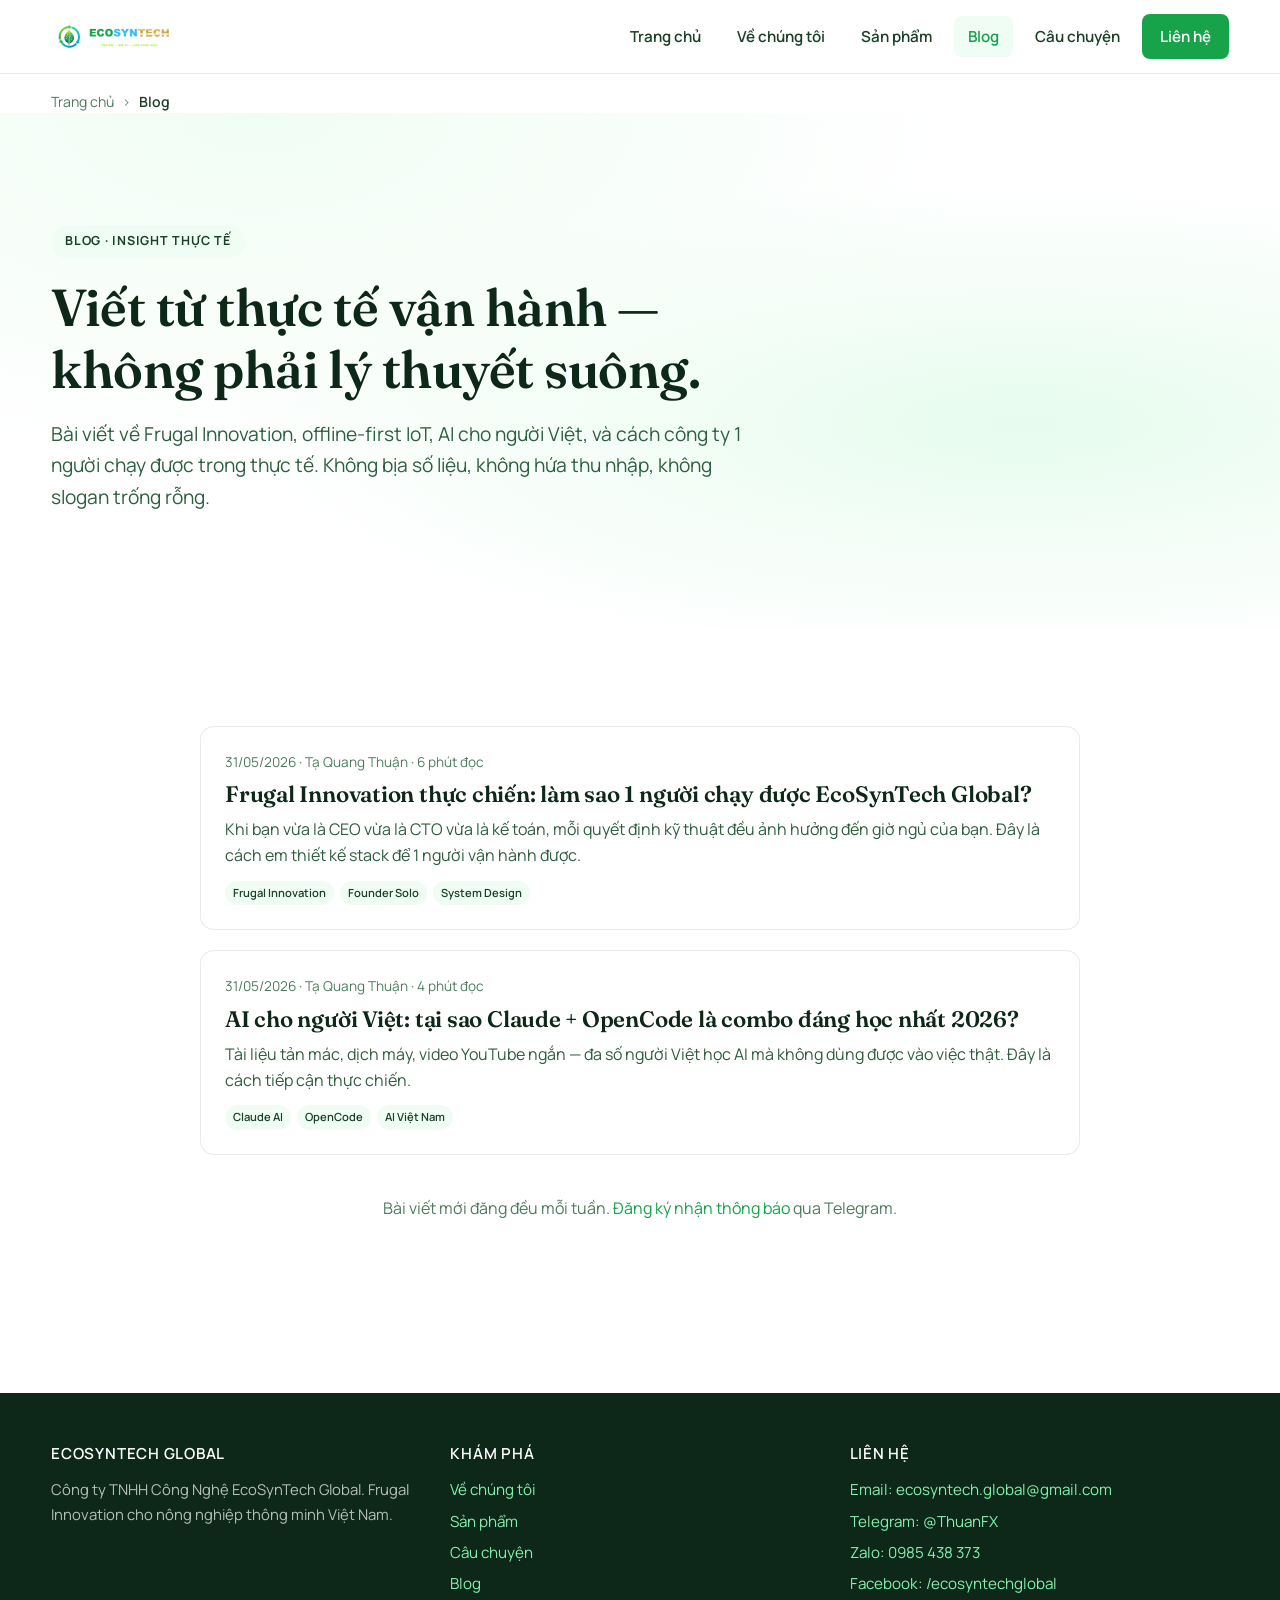
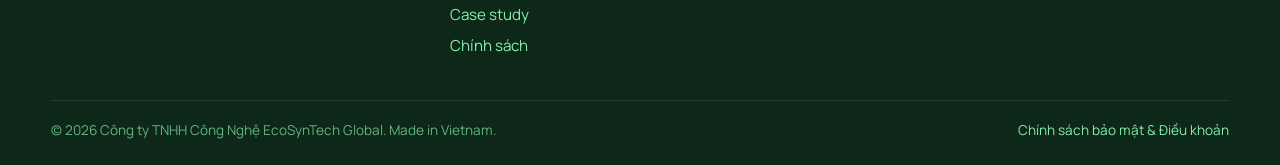
==== blog/index.html @ 35c0b78d "feat(blog): seed 2 posts - Frugal Innovation + AI cho nguoi Viet Blog index + 2 bai dau: 'Frugal Inn" ====
<!doctype html>
<html lang="vi">
<head>
<meta charset="utf-8" />
<meta name="viewport" content="width=device-width, initial-scale=1, viewport-fit=cover" />
<meta name="theme-color" content="#16a34a" />
<title>Blog EcoSynTech Global — Insight founder solo · IoT · AI thực chiến</title>
<meta name="description" content="Blog EcoSynTech Global: insight thực tế về Frugal Innovation, offline-first IoT nông nghiệp, AI cho người Việt, vận hành công ty 1 người. Bài viết từ Tạ Quang Thuận." />
<meta name="keywords" content="blog EcoSynTech, Frugal Innovation Việt Nam, founder solo blog, IoT nông nghiệp insight, AI thực chiến, Tạ Quang Thuận blog" />
<meta name="author" content="Tạ Quang Thuận" />
<meta name="robots" content="index, follow, max-image-preview:large" />
<link rel="canonical" href="https://ecosyntechglobal.com/blog/" />
<link rel="icon" type="image/png" href="/assets/logo/favicon-512.png" />
<link rel="apple-touch-icon" href="/assets/logo/app-icon-512.png" />

<meta property="og:type" content="website" />
<meta property="og:site_name" content="EcoSynTech Global" />
<meta property="og:locale" content="vi_VN" />
<meta property="og:url" content="https://ecosyntechglobal.com/blog/" />
<meta property="og:title" content="Blog EcoSynTech Global" />
<meta property="og:description" content="Insight thực tế về Frugal Innovation, offline-first IoT, AI cho người Việt." />
<meta property="og:image" content="https://ecosyntechglobal.com/assets/og/og-cover.png" />
<meta property="og:image:width" content="1640" />
<meta property="og:image:height" content="856" />
<meta name="twitter:card" content="summary_large_image" />
<meta name="twitter:image" content="https://ecosyntechglobal.com/assets/og/og-cover.png" />

<link rel="preconnect" href="https://fonts.googleapis.com" />
<link rel="preconnect" href="https://fonts.gstatic.com" crossorigin />
<link href="https://fonts.googleapis.com/css2?family=Fraunces:opsz,wght@9..144,400;9..144,600;9..144,700&family=Manrope:wght@400;500;600;700;800&display=swap" rel="stylesheet" />
<link rel="stylesheet" href="/styles.css" />

<script type="application/ld+json">
{
  "@context": "https://schema.org",
  "@type": "Blog",
  "name": "EcoSynTech Global Blog",
  "url": "https://ecosyntechglobal.com/blog/",
  "inLanguage": "vi-VN",
  "publisher": { "@type": "Organization", "name": "Công ty TNHH Công Nghệ EcoSynTech Global", "url": "https://ecosyntechglobal.com/" },
  "author": { "@type": "Person", "name": "Tạ Quang Thuận" }
}
</script>
</head>
<body>

<a class="skip-link" href="#main">Bỏ qua đến nội dung chính</a>

<header class="topbar" role="banner">
  <div class="wrap">
    <a class="brand" href="/" aria-label="EcoSynTech Global - Trang chủ"><img src="/assets/logo/logo-horizontal-color.png" alt="EcoSynTech Global logo" width="160" height="38" /></a>
    <nav class="main" role="navigation" aria-label="Điều hướng chính">
      <a href="/">Trang chủ</a>
      <a href="/about.html">Về chúng tôi</a>
      <a href="/products.html">Sản phẩm</a>
      <a href="/blog/" aria-current="page">Blog</a>
      <a href="/story.html">Câu chuyện</a>
      <a href="/contact.html" class="cta">Liên hệ</a>
    </nav>
  </div>
</header>

<div class="wrap">
  <nav class="breadcrumb" aria-label="Đường dẫn điều hướng">
    <a href="/">Trang chủ</a><span class="sep" aria-hidden="true">›</span><span aria-current="page">Blog</span>
  </nav>
</div>

<main id="main">

<section class="hero">
  <div class="wrap">
    <span class="eyebrow">Blog · Insight thực tế</span>
    <h1>Viết từ thực tế vận hành — không phải lý thuyết suông.</h1>
    <p class="lead">Bài viết về Frugal Innovation, offline-first IoT, AI cho người Việt, và cách công ty 1 người chạy được trong thực tế. Không bịa số liệu, không hứa thu nhập, không slogan trống rỗng.</p>
  </div>
</section>

<section class="section">
  <div class="wrap" style="max-width:880px;margin:0 auto;">
    <div class="post-list">

      <a class="post-card" href="/blog/frugal-innovation-1-nguoi-van-hanh.html">
        <div class="meta">31/05/2026 · Tạ Quang Thuận · 6 phút đọc</div>
        <h3>Frugal Innovation thực chiến: làm sao 1 người chạy được EcoSynTech Global?</h3>
        <p>Khi bạn vừa là CEO vừa là CTO vừa là kế toán, mỗi quyết định kỹ thuật đều ảnh hưởng đến giờ ngủ của bạn. Đây là cách em thiết kế stack để 1 người vận hành được.</p>
        <div class="post-tags"><span>Frugal Innovation</span><span>Founder Solo</span><span>System Design</span></div>
      </a>

      <a class="post-card" href="/blog/ai-cho-nguoi-viet-claude-opencode.html">
        <div class="meta">31/05/2026 · Tạ Quang Thuận · 4 phút đọc</div>
        <h3>AI cho người Việt: tại sao Claude + OpenCode là combo đáng học nhất 2026?</h3>
        <p>Tài liệu tản mác, dịch máy, video YouTube ngắn — đa số người Việt học AI mà không dùng được vào việc thật. Đây là cách tiếp cận thực chiến.</p>
        <div class="post-tags"><span>Claude AI</span><span>OpenCode</span><span>AI Việt Nam</span></div>
      </a>

    </div>

    <p class="muted mt-lg center">Bài viết mới đăng đều mỗi tuần. <a href="/contact.html">Đăng ký nhận thông báo</a> qua Telegram.</p>
  </div>
</section>

</main>

<footer class="site" role="contentinfo">
  <div class="wrap">
    <div class="grid grid-3">
      <div class="col"><h4>EcoSynTech Global</h4><p style="color:rgba(255,255,255,0.7);font-size:0.93rem;">Công ty TNHH Công Nghệ EcoSynTech Global. Frugal Innovation cho nông nghiệp thông minh Việt Nam.</p></div>
      <div class="col"><h4>Khám phá</h4><ul><li><a href="/about.html">Về chúng tôi</a></li><li><a href="/products.html">Sản phẩm</a></li><li><a href="/story.html">Câu chuyện</a></li><li><a href="/blog/">Blog</a></li><li><a href="/case-study/">Case study</a></li><li><a href="/policies.html">Chính sách</a></li></ul></div>
      <div class="col"><h4>Liên hệ</h4><ul><li>Email: <a href="mailto:ecosyntech.global@gmail.com">ecosyntech.global@gmail.com</a></li><li>Telegram: <a href="https://t.me/ThuanFX">@ThuanFX</a></li><li>Zalo: <a href="https://zalo.me/0985438373">0985 438 373</a></li><li>Facebook: <a href="https://www.facebook.com/ecosyntechglobal">/ecosyntechglobal</a></li></ul></div>
    </div>
    <div class="bottom"><span>© 2026 Công ty TNHH Công Nghệ EcoSynTech Global. Made in Vietnam.</span><span><a href="/policies.html">Chính sách bảo mật & Điều khoản</a></span></div>
  </div>
</footer>

</body>
</html>
---- styles.css ----
/* =========================================================================
   EcoSynTech Global — Website styles.css v1.1 (polish 2026-05-31)
   Palette V7.1 fresh green | Brand voice: Authentic · Bold · Clear · Direct
   A11y: WCAG 2.1 AA | Perf: critical path < 12KB CSS
   ========================================================================= */

:root {
  --eco-dark: #1a4028; --eco-primary: #16a34a; --eco-secondary: #22c55e;
  --eco-accent: #4ade80; --eco-soft: #86efac; --eco-tint: #f0fdf4;
  --eco-bg: #ffffff; --eco-bg-alt: #f6fbf7; --eco-bg-dark: #0d2818;
  --eco-card: #ffffff; --eco-card-dark: #15402a;
  --ink-900: #0d2818; --ink-800: #1a4028; --ink-700: #2d5e3e;
  --ink-600: #4d7c5e; --ink-500: #6b8e7a;
  --warn: #f59e0b; --danger: #dc2626; --info: #0ea5e9;
  --border: rgba(26, 64, 40, 0.10); --border-strong: rgba(26, 64, 40, 0.22);
  --shadow-sm: 0 2px 8px rgba(13, 40, 24, 0.06);
  --shadow-md: 0 8px 24px rgba(13, 40, 24, 0.10);
  --shadow-lg: 0 16px 48px rgba(13, 40, 24, 0.14);
  --radius-sm: 8px; --radius: 14px; --radius-lg: 22px;
  --container: min(1180px, 92%);
  --gap-sm: 12px; --gap: 20px; --gap-lg: 40px;
  --font-sans: "Manrope", -apple-system, BlinkMacSystemFont, "Segoe UI", Roboto, sans-serif;
  --font-serif: "Fraunces", Georgia, "Times New Roman", serif;
  --font-mono: "JetBrains Mono", ui-monospace, SFMono-Regular, Consolas, monospace;
  --focus-ring: 3px solid #16a34a;
  --focus-offset: 2px;
}

* { box-sizing: border-box; margin: 0; padding: 0; }
html { scroll-behavior: smooth; -webkit-text-size-adjust: 100%; }
body { font-family: var(--font-sans); font-size: 16px; line-height: 1.65;
  color: var(--ink-800); background: var(--eco-bg);
  -webkit-font-smoothing: antialiased; -moz-osx-font-smoothing: grayscale; }
img, svg { max-width: 100%; display: block; }
a { color: var(--eco-primary); text-decoration: none; }
a:hover { color: var(--eco-dark); text-decoration: underline; }

/* A11y: focus visible cho keyboard nav */
*:focus-visible { outline: var(--focus-ring); outline-offset: var(--focus-offset); border-radius: 4px; }
a:focus-visible, button:focus-visible, input:focus-visible, textarea:focus-visible,
[tabindex]:focus-visible { outline: var(--focus-ring); outline-offset: var(--focus-offset); }

/* Skip-to-content link cho screen reader + keyboard user */
.skip-link { position: absolute; left: -9999px; top: 0; z-index: 100;
  background: var(--eco-primary); color: #fff; padding: 12px 18px;
  font-weight: 700; border-radius: 0 0 var(--radius-sm) 0; text-decoration: none; }
.skip-link:focus { left: 0; }

/* Screen-reader only */
.sr-only { position: absolute; width: 1px; height: 1px; padding: 0; margin: -1px;
  overflow: hidden; clip: rect(0, 0, 0, 0); white-space: nowrap; border: 0; }

h1, h2, h3, h4 { font-family: var(--font-serif); color: var(--ink-900);
  line-height: 1.2; font-weight: 600; letter-spacing: -0.01em; }
h1 { font-size: clamp(2rem, 5vw, 3.25rem); }
h2 { font-size: clamp(1.5rem, 3.5vw, 2.25rem); margin-bottom: 0.5em; }
h3 { font-size: clamp(1.15rem, 2.2vw, 1.4rem); margin-bottom: 0.4em; }
h4 { font-size: 1.05rem; margin-bottom: 0.3em; }
p { margin-bottom: 1em; }
.muted { color: var(--ink-600); }
.tiny { font-size: 0.85rem; color: var(--ink-600); }

.wrap { width: var(--container); margin: 0 auto; }
.section { padding: clamp(56px, 8vw, 96px) 0; }
.section-tight { padding: clamp(32px, 5vw, 56px) 0; }
.section-alt { background: var(--eco-bg-alt); }
.section-dark { background: linear-gradient(180deg, var(--eco-dark) 0%, var(--eco-bg-dark) 100%); color: var(--eco-tint); }
.section-dark h1, .section-dark h2, .section-dark h3 { color: #ffffff; }
.section-dark .muted { color: var(--eco-soft); }

.grid { display: grid; gap: var(--gap); }
.grid-2 { grid-template-columns: repeat(2, 1fr); }
.grid-3 { grid-template-columns: repeat(3, 1fr); }
@media (max-width: 880px) { .grid-2, .grid-3 { grid-template-columns: 1fr; } }

.topbar { position: sticky; top: 0; z-index: 50;
  background: rgba(255, 255, 255, 0.94);
  backdrop-filter: saturate(160%) blur(8px);
  border-bottom: 1px solid var(--border); }
.topbar .wrap { display: flex; align-items: center; justify-content: space-between;
  padding: 14px 0; gap: 16px; }
.brand { display: inline-flex; align-items: center; gap: 10px;
  font-weight: 800; color: var(--ink-900); font-size: 1.05rem; }
.brand img { height: 38px; width: auto; }
.brand small { display: block; font-size: 0.72rem; font-weight: 500; color: var(--ink-600); margin-top: 1px; }
nav.main { display: flex; align-items: center; gap: 8px; flex-wrap: wrap; }
nav.main a { color: var(--ink-800); padding: 8px 14px; border-radius: var(--radius-sm);
  font-weight: 600; font-size: 0.95rem; transition: background .15s; }
nav.main a:hover { background: var(--eco-tint); color: var(--eco-primary); text-decoration: none; }
nav.main a[aria-current="page"] { background: var(--eco-tint); color: var(--eco-primary); }
nav.main a.cta { background: var(--eco-primary); color: #fff; padding: 10px 18px; }
nav.main a.cta:hover { background: var(--eco-dark); color: #fff; }

.btn { display: inline-flex; align-items: center; justify-content: center; gap: 8px;
  padding: 12px 22px; border-radius: var(--radius-sm); font-weight: 700;
  font-family: var(--font-sans); font-size: 1rem; text-decoration: none;
  border: 2px solid transparent; cursor: pointer; transition: all .18s; }
.btn-primary { background: var(--eco-primary); color: #ffffff;
  box-shadow: 0 4px 14px rgba(22, 163, 74, 0.30); }
.btn-primary:hover { background: var(--eco-dark); color: #fff; text-decoration: none; transform: translateY(-1px); }
.btn-secondary { background: transparent; color: var(--eco-dark); border-color: var(--eco-dark); }
.btn-secondary:hover { background: var(--eco-dark); color: #fff; text-decoration: none; }
.btn-ghost { background: transparent; color: var(--eco-primary); padding: 10px 0; }
.btn-ghost:hover { color: var(--eco-dark); text-decoration: underline; }

.hero { padding: clamp(64px, 10vw, 112px) 0 clamp(56px, 8vw, 88px);
  background: radial-gradient(ellipse at 20% 0%, var(--eco-tint) 0%, transparent 50%),
    radial-gradient(ellipse at 80% 60%, rgba(134, 239, 172, 0.20) 0%, transparent 55%), var(--eco-bg); }
.hero .eyebrow { display: inline-block; padding: 6px 14px; border-radius: 999px;
  background: var(--eco-tint); color: var(--eco-dark);
  font-size: 0.78rem; font-weight: 700; letter-spacing: 0.06em; text-transform: uppercase; margin-bottom: 18px; }
.hero h1 { margin-bottom: 18px; max-width: 22ch; }
.hero .lead { font-size: clamp(1.05rem, 1.6vw, 1.2rem); color: var(--ink-700); max-width: 60ch; margin-bottom: 28px; }
.hero .cta-row { display: flex; gap: 12px; flex-wrap: wrap; margin-bottom: 28px; }
.hero .trust-row { display: flex; gap: 18px; flex-wrap: wrap; color: var(--ink-600); font-size: 0.92rem; }
.hero .trust-row span { display: inline-flex; align-items: center; gap: 6px; }
.hero .trust-row .dot { width: 8px; height: 8px; border-radius: 50%; background: var(--eco-primary); }

.card { background: var(--eco-card); border: 1px solid var(--border); border-radius: var(--radius);
  padding: 28px; box-shadow: var(--shadow-sm); transition: transform .2s, box-shadow .2s, border-color .2s; }
.card:hover { transform: translateY(-3px); box-shadow: var(--shadow-md); border-color: var(--border-strong); }
.card h3 { color: var(--ink-900); margin-bottom: 10px; }
.card .tag { display: inline-block; padding: 3px 10px; border-radius: 999px;
  background: var(--eco-tint); color: var(--eco-dark);
  font-size: 0.75rem; font-weight: 700; letter-spacing: 0.04em; margin-bottom: 14px; }
.card .price { font-weight: 800; color: var(--eco-primary); font-size: 1.1rem; margin-top: 12px; }
.card .actions { margin-top: 18px; display: flex; gap: 10px; flex-wrap: wrap; }

.feature-list { list-style: none; padding: 0; }
.feature-list li { padding: 10px 0 10px 28px; position: relative; border-bottom: 1px dashed var(--border); }
.feature-list li:last-child { border-bottom: 0; }
.feature-list li::before { content: "✓"; position: absolute; left: 0; top: 8px;
  width: 20px; height: 20px; border-radius: 50%;
  background: var(--eco-primary); color: #fff;
  font-size: 12px; font-weight: 700; text-align: center; line-height: 20px; }

.pillars { display: grid; grid-template-columns: repeat(auto-fit, minmax(220px, 1fr)); gap: var(--gap); margin-top: 24px; }
.pillar { padding: 22px; background: var(--eco-bg-alt); border-radius: var(--radius); border-left: 4px solid var(--eco-primary); }
.pillar .num { font-family: var(--font-serif); font-size: 1.4rem; color: var(--eco-primary); font-weight: 700; }
.pillar h4 { margin: 6px 0 6px; }
.pillar p { font-size: 0.95rem; color: var(--ink-700); margin: 0; }

footer.site { background: var(--eco-bg-dark); color: var(--eco-soft);
  padding: 52px 0 24px; margin-top: 60px; }
footer.site h4 { color: #fff; margin-bottom: 14px; font-family: var(--font-sans);
  font-size: 0.95rem; letter-spacing: 0.05em; text-transform: uppercase; }
footer.site a { color: var(--eco-soft); }
footer.site a:hover { color: var(--eco-accent); text-decoration: underline; }
footer.site .col ul { list-style: none; padding: 0; }
footer.site .col ul li { margin: 6px 0; font-size: 0.95rem; }
footer.site .bottom { border-top: 1px solid rgba(255, 255, 255, 0.10);
  margin-top: 36px; padding-top: 18px;
  display: flex; justify-content: space-between; flex-wrap: wrap; gap: 12px;
  font-size: 0.85rem; color: rgba(134, 239, 172, 0.7); }

.magazine { max-width: 740px; margin: 0 auto; }
.magazine p { font-size: 1.08rem; line-height: 1.75; color: var(--ink-800); }
.magazine blockquote { border-left: 4px solid var(--eco-primary);
  margin: 28px 0; padding: 8px 0 8px 22px;
  font-family: var(--font-serif); font-style: italic; color: var(--ink-700); font-size: 1.15rem; }

.contact-grid { display: grid; grid-template-columns: repeat(auto-fit, minmax(240px, 1fr)); gap: var(--gap); }
.contact-card { padding: 22px; background: var(--eco-bg-alt); border-radius: var(--radius); }
.contact-card h4 { color: var(--eco-dark); margin-bottom: 8px; }
.contact-card a { font-weight: 600; word-break: break-word; }

.long-text { max-width: 760px; margin: 0 auto; }
.long-text h2 { margin-top: 38px; padding-top: 12px; border-top: 1px solid var(--border); }
.long-text h2:first-child { margin-top: 0; padding-top: 0; border-top: 0; }
.long-text ul { padding-left: 22px; margin-bottom: 1em; }

/* Breadcrumb */
.breadcrumb { font-size: 0.88rem; color: var(--ink-600); padding: 16px 0 0; }
.breadcrumb a { color: var(--ink-600); }
.breadcrumb a:hover { color: var(--eco-primary); }
.breadcrumb span[aria-current="page"] { color: var(--ink-800); font-weight: 600; }
.breadcrumb .sep { margin: 0 8px; color: var(--ink-500); }

/* Blog */
.post-list { display: grid; gap: var(--gap); }
.post-card { display: block; padding: 24px; background: #fff; border: 1px solid var(--border);
  border-radius: var(--radius); transition: all .2s; text-decoration: none; color: inherit; }
.post-card:hover { border-color: var(--eco-primary); transform: translateY(-2px);
  box-shadow: var(--shadow-md); text-decoration: none; color: inherit; }
.post-card .meta { font-size: 0.85rem; color: var(--ink-600); margin-bottom: 8px; }
.post-card h3 { color: var(--ink-900); margin-bottom: 8px; }
.post-card p { color: var(--ink-700); margin-bottom: 0; }
.post-tags { display: inline-flex; gap: 6px; flex-wrap: wrap; margin-top: 12px; }
.post-tags span { font-size: 0.7rem; padding: 3px 8px; border-radius: 999px;
  background: var(--eco-tint); color: var(--eco-dark); font-weight: 600; }
article.post { max-width: 760px; margin: 0 auto; }
article.post h2 { margin-top: 1.6em; }
article.post p, article.post li { font-size: 1.05rem; line-height: 1.75; }
article.post ul, article.post ol { padding-left: 24px; margin-bottom: 1em; }

.utility-strip { background: var(--eco-tint); padding: 18px 0; font-size: 0.92rem; color: var(--eco-dark); }
.utility-strip strong { color: var(--ink-900); }

.center { text-align: center; }
.mt-0 { margin-top: 0; } .mb-0 { margin-bottom: 0; }
.mt-lg { margin-top: var(--gap-lg); }
hr.soft { border: 0; border-top: 1px dashed var(--border); margin: 36px 0; }

@media (max-width: 720px) {
  nav.main a { padding: 6px 10px; font-size: 0.9rem; }
  nav.main a.cta { padding: 8px 14px; }
  .brand small { display: none; }
  .hero { padding-top: 48px; padding-bottom: 48px; }
  footer.site .bottom { flex-direction: column; }
}

@media (prefers-reduced-motion: reduce) {
  *, *::before, *::after { transition: none !important; animation: none !important; }
  html { scroll-behavior: auto; }
}

@media print {
  .topbar, footer.site, .cta-row, nav.main { display: none; }
  a { color: #000; text-decoration: underline; }
  body { font-size: 12pt; line-height: 1.4; }
}
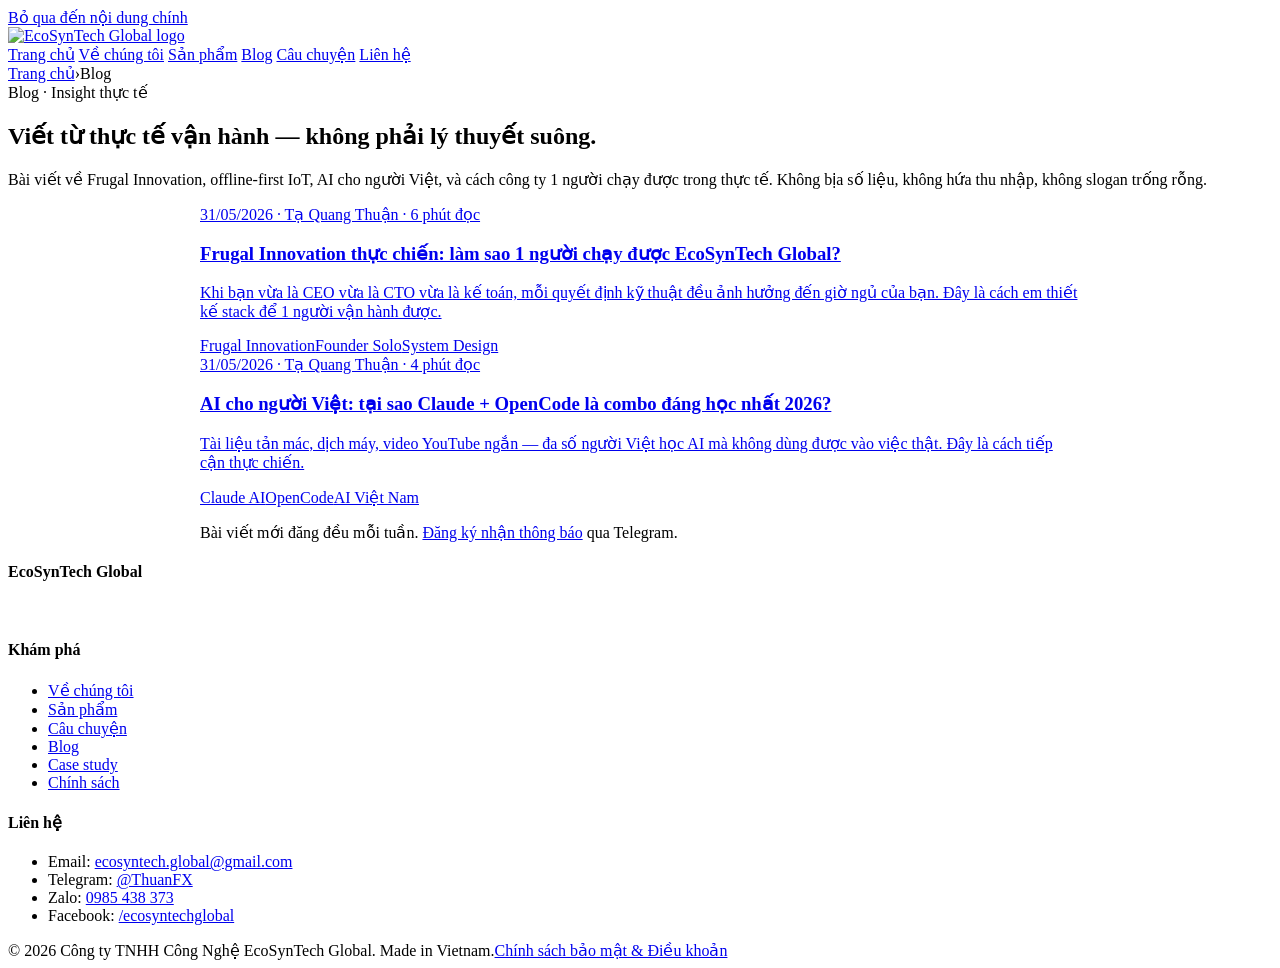
==== commit 208afaca: "Upgrade 2026-06-07: PWA + CSP + FAQ + OpenSource section + service worker + LLM-friendly" ====
--- a/blog/index.html
+++ b/blog/index.html
@@ -1,4 +1,4 @@
-<!doctype html>
+﻿<!doctype html>
 <html lang="vi">
 <head>
 <meta charset="utf-8" />
@@ -10,8 +10,8 @@
 <meta name="author" content="Tạ Quang Thuận" />
 <meta name="robots" content="index, follow, max-image-preview:large" />
 <link rel="canonical" href="https://ecosyntechglobal.com/blog/" />
-<link rel="icon" type="image/png" href="/assets/logo/favicon-512.png" />
-<link rel="apple-touch-icon" href="/assets/logo/app-icon-512.png" />
+<link rel="icon" type="image/png" href="/ecosyntech-website/assets/logo/favicon-512.png" />
+<link rel="apple-touch-icon" href="/ecosyntech-website/assets/logo/app-icon-512.png" />
 
 <meta property="og:type" content="website" />
 <meta property="og:site_name" content="EcoSynTech Global" />
@@ -28,7 +28,7 @@
 <link rel="preconnect" href="https://fonts.googleapis.com" />
 <link rel="preconnect" href="https://fonts.gstatic.com" crossorigin />
 <link href="https://fonts.googleapis.com/css2?family=Fraunces:opsz,wght@9..144,400;9..144,600;9..144,700&family=Manrope:wght@400;500;600;700;800&display=swap" rel="stylesheet" />
-<link rel="stylesheet" href="/styles.css" />
+<link rel="stylesheet" href="/ecosyntech-website/styles.css" />
 
 <script type="application/ld+json">
 {
@@ -48,21 +48,21 @@
 
 <header class="topbar" role="banner">
   <div class="wrap">
-    <a class="brand" href="/" aria-label="EcoSynTech Global - Trang chủ"><img src="/assets/logo/logo-horizontal-color.png" alt="EcoSynTech Global logo" width="160" height="38" /></a>
+    <a class="brand" href="/ecosyntech-website/" aria-label="EcoSynTech Global - Trang chủ"><img src="/ecosyntech-website/assets/logo/logo-horizontal-color.png" alt="EcoSynTech Global logo" width="160" height="38" /></a>
     <nav class="main" role="navigation" aria-label="Điều hướng chính">
-      <a href="/">Trang chủ</a>
-      <a href="/about.html">Về chúng tôi</a>
-      <a href="/products.html">Sản phẩm</a>
-      <a href="/blog/" aria-current="page">Blog</a>
-      <a href="/story.html">Câu chuyện</a>
-      <a href="/contact.html" class="cta">Liên hệ</a>
+      <a href="/ecosyntech-website/">Trang chủ</a>
+      <a href="/ecosyntech-website/about.html">Về chúng tôi</a>
+      <a href="/ecosyntech-website/products.html">Sản phẩm</a>
+      <a href="/ecosyntech-website/blog/" aria-current="page">Blog</a>
+      <a href="/ecosyntech-website/story.html">Câu chuyện</a>
+      <a href="/ecosyntech-website/contact.html" class="cta">Liên hệ</a>
     </nav>
   </div>
 </header>
 
 <div class="wrap">
   <nav class="breadcrumb" aria-label="Đường dẫn điều hướng">
-    <a href="/">Trang chủ</a><span class="sep" aria-hidden="true">›</span><span aria-current="page">Blog</span>
+    <a href="/ecosyntech-website/">Trang chủ</a><span class="sep" aria-hidden="true">›</span><span aria-current="page">Blog</span>
   </nav>
 </div>
 
@@ -80,14 +80,14 @@
   <div class="wrap" style="max-width:880px;margin:0 auto;">
     <div class="post-list">
 
-      <a class="post-card" href="/blog/frugal-innovation-1-nguoi-van-hanh.html">
+      <a class="post-card" href="/ecosyntech-website/blog/frugal-innovation-1-nguoi-van-hanh.html">
         <div class="meta">31/05/2026 · Tạ Quang Thuận · 6 phút đọc</div>
         <h3>Frugal Innovation thực chiến: làm sao 1 người chạy được EcoSynTech Global?</h3>
         <p>Khi bạn vừa là CEO vừa là CTO vừa là kế toán, mỗi quyết định kỹ thuật đều ảnh hưởng đến giờ ngủ của bạn. Đây là cách em thiết kế stack để 1 người vận hành được.</p>
         <div class="post-tags"><span>Frugal Innovation</span><span>Founder Solo</span><span>System Design</span></div>
       </a>
 
-      <a class="post-card" href="/blog/ai-cho-nguoi-viet-claude-opencode.html">
+      <a class="post-card" href="/ecosyntech-website/blog/ai-cho-nguoi-viet-claude-opencode.html">
         <div class="meta">31/05/2026 · Tạ Quang Thuận · 4 phút đọc</div>
         <h3>AI cho người Việt: tại sao Claude + OpenCode là combo đáng học nhất 2026?</h3>
         <p>Tài liệu tản mác, dịch máy, video YouTube ngắn — đa số người Việt học AI mà không dùng được vào việc thật. Đây là cách tiếp cận thực chiến.</p>
@@ -96,7 +96,7 @@
 
     </div>
 
-    <p class="muted mt-lg center">Bài viết mới đăng đều mỗi tuần. <a href="/contact.html">Đăng ký nhận thông báo</a> qua Telegram.</p>
+    <p class="muted mt-lg center">Bài viết mới đăng đều mỗi tuần. <a href="/ecosyntech-website/contact.html">Đăng ký nhận thông báo</a> qua Telegram.</p>
   </div>
 </section>
 
@@ -106,10 +106,10 @@
   <div class="wrap">
     <div class="grid grid-3">
       <div class="col"><h4>EcoSynTech Global</h4><p style="color:rgba(255,255,255,0.7);font-size:0.93rem;">Công ty TNHH Công Nghệ EcoSynTech Global. Frugal Innovation cho nông nghiệp thông minh Việt Nam.</p></div>
-      <div class="col"><h4>Khám phá</h4><ul><li><a href="/about.html">Về chúng tôi</a></li><li><a href="/products.html">Sản phẩm</a></li><li><a href="/story.html">Câu chuyện</a></li><li><a href="/blog/">Blog</a></li><li><a href="/case-study/">Case study</a></li><li><a href="/policies.html">Chính sách</a></li></ul></div>
+      <div class="col"><h4>Khám phá</h4><ul><li><a href="/ecosyntech-website/about.html">Về chúng tôi</a></li><li><a href="/ecosyntech-website/products.html">Sản phẩm</a></li><li><a href="/ecosyntech-website/story.html">Câu chuyện</a></li><li><a href="/ecosyntech-website/blog/">Blog</a></li><li><a href="/ecosyntech-website/case-study/">Case study</a></li><li><a href="/ecosyntech-website/policies.html">Chính sách</a></li></ul></div>
       <div class="col"><h4>Liên hệ</h4><ul><li>Email: <a href="mailto:ecosyntech.global@gmail.com">ecosyntech.global@gmail.com</a></li><li>Telegram: <a href="https://t.me/ThuanFX">@ThuanFX</a></li><li>Zalo: <a href="https://zalo.me/0985438373">0985 438 373</a></li><li>Facebook: <a href="https://www.facebook.com/ecosyntechglobal">/ecosyntechglobal</a></li></ul></div>
     </div>
-    <div class="bottom"><span>© 2026 Công ty TNHH Công Nghệ EcoSynTech Global. Made in Vietnam.</span><span><a href="/policies.html">Chính sách bảo mật & Điều khoản</a></span></div>
+    <div class="bottom"><span>© 2026 Công ty TNHH Công Nghệ EcoSynTech Global. Made in Vietnam.</span><span><a href="/ecosyntech-website/policies.html">Chính sách bảo mật & Điều khoản</a></span></div>
   </div>
 </footer>
 
